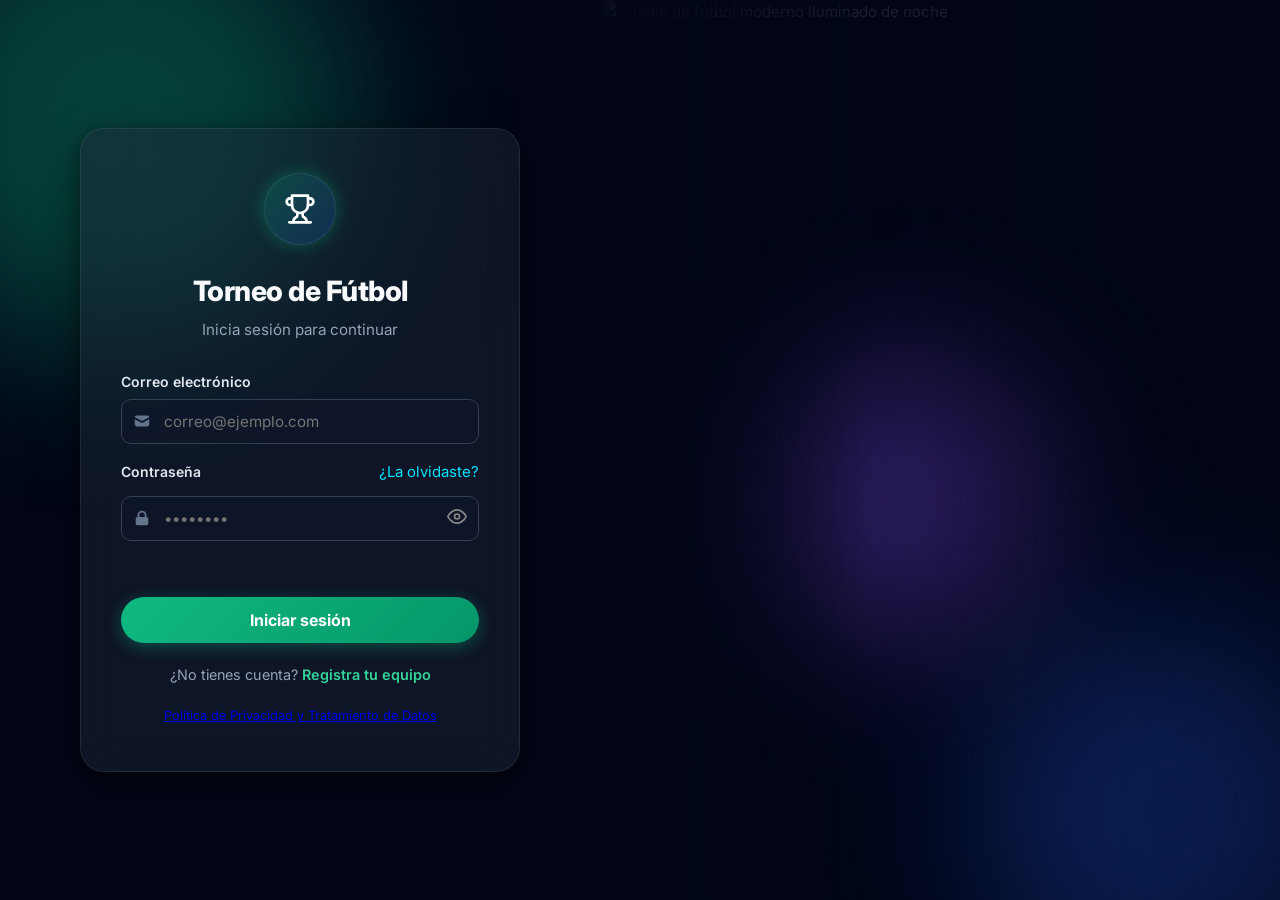
==== index.html @ 54433723 "chore(security): unify CSP, externalize frame-bust, add README Remove duplicate CSP meta tags from H" ====
<!DOCTYPE html>
<html lang="es">
<head>
  <meta charset="UTF-8" />
  <meta name="viewport" content="width=device-width, initial-scale=1.0" />
  <title>Torneo de Fútbol – Montería, Córdoba</title>
  <meta name="description" content="Plataforma de gestión de torneos de fútbol de Montería, Córdoba y sus alrededores." />
  <link rel="stylesheet" href="css/theme.css" />
  <link rel="stylesheet" href="css/style.css" />
  <link rel="icon" href="img/favicon.svg" type="image/svg+xml" />
</head>
<body class="auth-body frame-bust-pending" id="antiClickjackBody">
  <script src="js/frame-bust.js"></script>

  <div class="auth-bg">
    <div class="auth-blob blob-1"></div>
    <div class="auth-blob blob-2"></div>
    <div class="auth-blob blob-3"></div>
  </div>

  <div class="auth-split">
    <!-- Mitad Izquierda: Formulario -->
    <div class="auth-split-left">

      <!-- TARJETA DE LOGIN -->
      <div class="auth-card" id="loginCard">
        <div class="auth-logo">
          <div class="logo-circle">
            <svg viewBox="0 0 24 24" fill="none" stroke="white" stroke-width="2" stroke-linecap="round" stroke-linejoin="round">
              <path d="M6 9H4.5a2.5 2.5 0 0 1 0-5H6"/>
              <path d="M18 9h1.5a2.5 2.5 0 0 0 0-5H18"/>
              <path d="M4 22h16"/>
              <path d="M10 14.66V17c0 .55-.47.98-.97 1.21C7.85 18.75 7 20.24 7 22"/>
              <path d="M14 14.66V17c0 .55.47.98.97 1.21C16.15 18.75 17 20.24 17 22"/>
              <path d="M18 2H6v7a6 6 0 0 0 12 0V2Z"/>
            </svg>
          </div>
        </div>
        <h1 class="auth-title">Torneo de Fútbol</h1>
        <p class="auth-subtitle">Inicia sesión para continuar</p>

        <form id="loginForm" class="auth-form" novalidate>
          <div class="form-field">
            <label for="loginEmail">Correo electrónico</label>
            <div class="input-wrap">
              <svg class="input-icon" viewBox="0 0 20 20" fill="currentColor"><path d="M2.003 5.884L10 9.882l7.997-3.998A2 2 0 0016 4H4a2 2 0 00-1.997 1.884z"/><path d="M18 8.118l-8 4-8-4V14a2 2 0 002 2h12a2 2 0 002-2V8.118z"/></svg>
              <input type="email" id="loginEmail" name="email" placeholder="correo@ejemplo.com" autocomplete="email" required />
            </div>
          </div>
          <div class="form-field">
            <div class="flex-between-center mb-6">
              <label for="loginPassword" class="mb-0">Contraseña</label>
              <button type="button" id="btnForgotPass" class="font-auth-link">¿La olvidaste?</button>
            </div>
            <div class="input-wrap">
              <svg class="input-icon" viewBox="0 0 20 20" fill="currentColor"><path fill-rule="evenodd" d="M5 9V7a5 5 0 0110 0v2a2 2 0 012 2v5a2 2 0 01-2 2H5a2 2 0 01-2-2v-5a2 2 0 012-2zm8-2v2H7V7a3 3 0 016 0z" clip-rule="evenodd"/></svg>
              <input type="password" id="loginPassword" name="password" placeholder="••••••••" autocomplete="current-password" required />
              <button type="button" id="btnTogglePass" class="btn-toggle-pass" title="Mostrar/ocultar contraseña">
                <svg viewBox="0 0 24 24" fill="none" stroke="currentColor" stroke-width="2" width="20" height="20" stroke-linecap="round" stroke-linejoin="round"><path d="M1 12s4-8 11-8 11 8 11 8-4 8-11 8-11-8-11-8z"/><circle cx="12" cy="12" r="3"/></svg>
              </button>
            </div>
          </div>
          <div class="form-error" id="loginError"></div>
          <button type="submit" class="btn-auth" id="btnLogin">
            Iniciar sesión
          </button>
        </form>

        <p class="auth-switch">¿No tienes cuenta? <a href="register.html" id="goToRegister">Registra tu equipo</a></p>
        <div class="auth-footer-text">
          <a href="privacidad.html" target="_blank" class="privacy-link">Política de Privacidad y Tratamiento de Datos</a>
        </div>
      </div>

      <!-- TARJETA RECUPERACIÓN (NUEVA UI PERSISTENTE) -->
      <div class="auth-card hidden" id="recoverCard">
        <div class="auth-logo">
          <div class="logo-circle">
            <svg viewBox="0 0 24 24" fill="none" stroke="white" stroke-width="2.5"><path d="M12 22s8-4 8-10V5l-8-3-8 3v7c0 6 8 10 8 10z"/><circle cx="12" cy="11" r="3"/></svg>
          </div>
        </div>
        <h2 class="auth-title">Recuperar Acceso</h2>
        <p class="auth-subtitle" id="recoverStepText">Ingresa tu correo para recibir un enlace</p>

        <!-- Paso 1: Email -->
        <div id="stepEmail">
          <div class="form-field">
            <label>Correo electrónico</label>
            <div class="input-wrap">
              <svg class="input-icon" viewBox="0 0 20 20" fill="currentColor"><path d="M2.003 5.884L10 9.882l7.997-3.998A2 2 0 0016 4H4a2 2 0 00-1.997 1.884z"/><path d="M18 8.118l-8 4-8-4V14a2 2 0 002 2h12a2 2 0 002-2V8.118z"/></svg>
              <input type="email" id="recoverEmailInput" placeholder="correo@ejemplo.com" />
            </div>
          </div>
          <button class="btn-auth mt-20" id="btnSendPIN">Enviar Enlace</button>
        </div>

        <!-- Paso 2: PIN (Eliminado por migración a Enlace Mágico de Supabase) -->

        <!-- Paso 3: Nueva Clave (oculto inicialmente) -->
        <div id="stepPass" class="hidden">
          <div class="form-field">
            <label>Nueva Contraseña</label>
            <div class="input-wrap">
              <svg class="input-icon" viewBox="0 0 20 20" fill="currentColor"><path fill-rule="evenodd" d="M5 9V7a5 5 0 0110 0v2a2 2 0 012 2v5a2 2 0 01-2 2H5a2 2 0 01-2-2v-5a2 2 0 012-2zm8-2v2H7V7a3 3 0 016 0z" clip-rule="evenodd"/></svg>
              <input type="password" id="recoverNewPass" placeholder="Mínimo 6 caracteres" />
            </div>
          </div>
          <button class="btn-auth mt-20" id="btnUpdatePass">Actualizar y Entrar</button>
        </div>

        <div class="form-error mt-20" id="recoverError"></div>
        <p class="auth-switch"><button type="button" id="btnBackToLogin" class="as-auth-link">Volver al inicio</button></p>
      </div>

    </div>

    <!-- Mitad Derecha: Imagen del Estadio -->
    <div class="auth-split-right">
      <div class="auth-split-overlay"></div>
      <img src="img/stadium_bg.png" alt="Estadio de fútbol moderno iluminado de noche">
    </div>
  </div>

  <!-- EmailJS SDK -->
  <script type="text/javascript" src="https://cdn.jsdelivr.net/npm/@emailjs/browser@4/dist/email.min.js" integrity="sha384-SALc35EccAf6RzGw4iNsyj7kTPr33K7RoGzYu+7heZhT8s0GZouafRiCg1qy44AS" crossorigin="anonymous"></script>
  <!-- Supabase SDK -->
  <script src="js/vendor/supabase.min.js"></script>
  <script src="js/config.js"></script>
  <script src="js/db.js"></script>
  <script src="js/auth.js"></script>
</body>
</html>
---- css/theme.css ----
/* css/theme.css – Tema oscuro y variables de diseño */

/* Import Google Font Inter */
@import url('https://fonts.googleapis.com/css2?family=Inter:wght@400;600;700&display=swap');

:root {
  /* Palette */
  --color-primary: #10b981; /* emerald */
  --color-primary-dark: #34d399;
  --color-primary-light: rgba(16,185,129,0.15);
  --color-blue: #3b82f6;
  --color-blue-light: rgba(59,130,246,0.15);
  --color-red: #ef4444;
  --color-red-light: rgba(239,68,68,0.15);
  --color-purple: #8b5cf6;
  --color-purple-light: rgba(139,92,246,0.15);

  /* Dark gray scale */
  --gray-50: #0f172a;
  --gray-100: #1e293b;
  --gray-200: #334155;
  --gray-300: #475569;
  --gray-400: #64748b;
  --gray-500: #94a3b8;
  --gray-600: #cbd5e1;
  --gray-700: #e2e8f0;
  --gray-800: #f1f5f9;
  --gray-900: #f8fafc;

  /* Glassmorphism */
  --glass-bg: rgba(30,41,59,0.45);
  --glass-border: rgba(255,255,255,0.08);

  /* Shadows & radius */
  --shadow-sm: 0 2px 4px rgba(0,0,0,.3);
  --shadow-md: 0 8px 32px rgba(0,0,0,.35), 0 2px 8px rgba(0,0,0,.2);
  --shadow-lg: 0 16px 48px rgba(0,0,0,.45), 0 4px 16px rgba(0,0,0,.3);
  --glow-primary: 0 0 16px rgba(16,185,129,0.35);
  --radius: 16px;
  --radius-sm: 10px;
  --radius-lg: 24px;
  --transition: 0.25s cubic-bezier(0.4,0,0.2,1);
}

/* Global styles */
body {
  font-family: 'Inter', -apple-system, BlinkMacSystemFont, 'Segoe UI', sans-serif;
  background: var(--gray-50);
  color: var(--gray-900);
  margin: 0;
  min-height: 100vh;
}

/* Toast container */
#toast-container {
  position: fixed;
  top: 20px;
  right: 20px;
  display: flex;
  flex-direction: column;
  gap: 10px;
  z-index: 10000;
}

.toast {
  min-width: 260px;
  padding: 12px 16px;
  border-radius: var(--radius-sm);
  color: var(--gray-900);
  background: var(--gray-100);
  box-shadow: var(--shadow-md);
  opacity: 0;
  transform: translateY(-10px);
  animation: toastIn 0.4s forwards;
}
.toast.success { background: var(--color-primary); color: white; }
.toast.error   { background: var(--color-red);    color: white; }
.toast.info    { background: var(--color-blue);   color: white; }

@keyframes toastIn {
  to { opacity: 1; transform: translateY(0); }
}
@keyframes toastOut {
  to { opacity: 0; transform: translateY(-10px); }
}

/* Responsive utilities (example) */
@media (max-width: 768px) {
  .sidebar { display: none; }
  .btn-menu-mobile { display: block; }
}

/* Anti–clickjacking: ocultar hasta confirmar que no estamos en iframe (js/frame-bust.js) */
body.frame-bust-pending {
  display: none !important;
}
---- css/style.css ----
/* ======================================================
   TORNEO DE FÚTBOL – MONTERÍA, CÓRDOBA
   Design System & All Styles
====================================================== */

/* ---------- RESET & BASE ---------- */
*, *::before, *::after { box-sizing: border-box; margin: 0; padding: 0; }
html { scroll-behavior: smooth; }
body {
  font-family: 'Inter', -apple-system, BlinkMacSystemFont, 'Segoe UI', sans-serif;
  font-size: 15px;
  line-height: 1.6;
  color: #1a1f2e;
  -webkit-font-smoothing: antialiased;
}

/* ---------- VARIABLES ---------- */
:root {
  --green:       #10b981;
  --green-dark:  #34d399; /* In dark mode, 'dark' is physically lighter for contrast */
  --green-light: rgba(16, 185, 129, 0.15);
  --blue:        #3b82f6;
  --blue-light:  rgba(59, 130, 246, 0.15);
  --red:         #ef4444;
  --red-light:   rgba(239, 68, 68, 0.15);
  --purple:      #8b5cf6;
  --purple-light:rgba(139, 92, 246, 0.15);
  
  /* Inverted Gray Scale for Dark Theme */
  --gray-50:     #0f172a; /* Main dark background */
  --gray-100:    #1e293b; /* Cards background */
  --gray-200:    #334155; /* Borders */
  --gray-300:    #475569;
  --gray-400:    #64748b;
  --gray-500:    #94a3b8; /* Subtext */
  --gray-600:    #cbd5e1;
  --gray-700:    #e2e8f0;
  --gray-800:    #f1f5f9;
  --gray-900:    #f8fafc; /* Title text */

  --glass-bg:    rgba(30, 41, 59, 0.45);
  --glass-border:rgba(255, 255, 255, 0.08);

  --shadow-sm:   0 2px 4px rgba(0,0,0,.3);
  --shadow-md:   0 8px 32px rgba(0,0,0,.35), 0 2px 8px rgba(0,0,0,.2);
  --shadow-lg:   0 16px 48px rgba(0,0,0,.45), 0 4px 16px rgba(0,0,0,.3);
  --glow-green:  0 0 16px rgba(16, 185, 129, 0.35);
  --radius:      16px;
  --radius-sm:   10px;
  --radius-lg:   24px;
  --transition:  0.25s cubic-bezier(0.4, 0, 0.2, 1);
}

/* ---------- UTILITIES ---------- */
.hidden { display: none !important; }
.text-center { text-align: center !important; }
.mt-20 { margin-top: 20px !important; }
.mb-0 { margin-bottom: 0 !important; }
.mb-6 { margin-bottom: 6px !important; }
.flex-between-center { display: flex; justify-content: space-between; align-items: center; }

.font-auth-link {
  font-size: 0.75rem;
  color: #00e5ff;
  text-decoration: none;
  font-weight: 600;
  transition: opacity 0.2s;
}
.font-auth-link:hover { opacity: 0.8; text-decoration: underline; }

button.font-auth-link {
  font: inherit;
  background: none;
  border: none;
  cursor: pointer;
  padding: 0;
  text-align: inherit;
}

.btn-toggle-pass {
  position: absolute;
  right: 12px;
  top: 50%;
  transform: translateY(-50%);
  background: none;
  border: none;
  cursor: pointer;
  font-size: 1rem;
  color: #888;
  padding: 0;
  line-height: 1;
}

.auth-footer-text {
  text-align: center;
  margin-top: 20px;
  font-size: 0.8rem;
}

/* ======================================================
   AUTH PAGES  (login.html / register.html)
====================================================== */

/* Background */
.auth-body {
  margin: 0;
  min-height: 100vh;
  background: #020617; /* Cyberpunk deep space */
  overflow-x: hidden;
}

.auth-split {
  display: flex;
  min-height: 100vh;
  width: 100%;
}

.auth-split-left {
  flex: 1;
  display: flex;
  align-items: center;
  justify-content: center;
  padding: 40px 24px;
  position: relative;
  z-index: 10;
  max-width: 600px;
}

.auth-split-right {
  flex: 1.2;
  position: relative;
  display: flex;
}

.auth-split-right img {
  width: 100%;
  height: 100%;
  object-fit: cover;
  object-position: center;
}

.auth-split-overlay {
  position: absolute;
  inset: 0;
  background: linear-gradient(to right, #020617 0%, transparent 40%, rgba(2,6,23,0.3) 100%);
  pointer-events: none;
}

@media (max-width: 1024px) {
  .auth-split {
    position: relative;
    justify-content: center;
  }
  
  .auth-split-left {
    max-width: 100%;
    width: 100%;
    background: transparent;
  }

  /* La imagen pasa a ser el fondo completo en celular */
  .auth-split-right {
    position: absolute;
    inset: 0;
    z-index: 0;
  }
  
  .auth-split-overlay {
    background: rgba(2, 6, 23, 0.7); /* Capa oscura más fuerte para que se lea el texto del formulario */
  }
}

.auth-bg {
  position: fixed;
  inset: 0;
  z-index: 0;
  pointer-events: none;
}

.auth-blob {
  position: absolute;
  border-radius: 50%;
  filter: blur(80px);
  opacity: 0.35;
  animation: blobFloat 8s ease-in-out infinite alternate;
}

.blob-1 {
  width: 480px; height: 480px;
  background: radial-gradient(circle, #10b981 0%, #059669 100%);
  top: -120px; left: -120px;
  animation-delay: 0s;
}
.blob-2 {
  width: 380px; height: 380px;
  background: radial-gradient(circle, #2563eb 0%, #1d4ed8 100%);
  bottom: -100px; right: -80px;
  animation-delay: 3s;
}
.blob-3 {
  width: 280px; height: 280px;
  background: radial-gradient(circle, #8b5cf6 0%, #7c3aed 100%);
  top: 40%; left: 60%;
  animation-delay: 1.5s;
}

@keyframes blobFloat {
  from { transform: translate(0, 0) scale(1); }
  to   { transform: translate(20px, 30px) scale(1.05); }
}

/* Auth Card */
.auth-card {
  position: relative;
  z-index: 1;
  background: var(--glass-bg);
  backdrop-filter: blur(24px);
  -webkit-backdrop-filter: blur(24px);
  border: 1px solid var(--glass-border);
  border-radius: var(--radius-lg);
  box-shadow: var(--shadow-lg);
  padding: 44px 40px;
  width: 100%;
  max-width: 440px;
  margin: auto;
  animation: cardIn 0.6s cubic-bezier(0.16, 1, 0.3, 1) both;
}

@keyframes cardIn {
  from { opacity: 0; transform: translateY(30px) scale(0.95); }
  to   { opacity: 1; transform: translateY(0) scale(1); }
}

/* Logo */
.auth-logo {
  display: flex;
  justify-content: center;
  margin-bottom: 24px;
}

.logo-circle {
  width: 72px;
  height: 72px;
  background: linear-gradient(135deg, rgba(16, 185, 129, 0.2) 0%, rgba(37, 99, 235, 0.2) 100%);
  border: 1.5px solid var(--glass-border);
  border-radius: 50%;
  display: flex;
  align-items: center;
  justify-content: center;
  box-shadow: var(--glow-green);
}

.logo-circle svg { width: 32px; height: 32px; }

.logo-circle-sm {
  width: 44px; height: 44px;
  box-shadow: 0 4px 12px rgba(16,185,129,.30);
}
.logo-circle-sm svg { width: 22px; height: 22px; }

/* Auth Titles */
.auth-title {
  font-size: 1.75rem;
  font-weight: 800;
  text-align: center;
  color: var(--gray-900);
  letter-spacing: -0.5px;
}

.auth-subtitle {
  text-align: center;
  color: var(--gray-500);
  margin-top: 4px;
  margin-bottom: 28px;
  font-size: 0.95rem;
}

/* Form */
.auth-form { display: flex; flex-direction: column; gap: 16px; }

.form-field {
  display: flex;
  flex-direction: column;
  gap: 6px;
}

.form-field label {
  font-size: 0.875rem;
  font-weight: 600;
  color: var(--gray-700);
}

.input-wrap {
  position: relative;
  display: flex;
  align-items: center;
}

.input-icon {
  position: absolute;
  left: 12px;
  width: 18px;
  height: 18px;
  color: var(--gray-400);
  pointer-events: none;
  flex-shrink: 0;
}

.input-wrap input,
.input-wrap select {
  width: 100%;
  padding: 12px 14px 12px 42px;
  background: rgba(15, 23, 42, 0.6);
  border: 1.5px solid var(--gray-200);
  border-radius: var(--radius-sm);
  font-size: 0.95rem;
  font-family: inherit;
  color: var(--gray-900);
  transition: all var(--transition);
  outline: none;
  -webkit-appearance: none;
  appearance: none;
}

.input-wrap input:focus,
.input-wrap select:focus {
  border-color: var(--green);
  background: rgba(15, 23, 42, 0.9);
  box-shadow: var(--glow-green);
}

.input-wrap input:hover:not(:focus),
.input-wrap select:hover:not(:focus) {
  border-color: var(--gray-400);
}

.input-wrap-select::after {
  content: '';
  position: absolute;
  right: 14px;
  width: 0; height: 0;
  border-left: 5px solid transparent;
  border-right: 5px solid transparent;
  border-top: 6px solid var(--gray-400);
  pointer-events: none;
}

/* Auth button */
.btn-auth {
  display: flex;
  align-items: center;
  justify-content: center;
  gap: 8px;
  width: 100%;
  padding: 13px;
  margin-top: 6px;
  background: linear-gradient(135deg, #10b981 0%, #059669 100%);
  color: white;
  border: none;
  border-radius: 50px;
  font-size: 1rem;
  font-weight: 700;
  font-family: inherit;
  cursor: pointer;
  box-shadow: 0 4px 16px rgba(16,185,129,.35);
  transition: transform var(--transition), box-shadow var(--transition), filter var(--transition);
}

.btn-auth:hover {
  transform: translateY(-1px);
  box-shadow: 0 8px 24px rgba(16,185,129,.45);
  filter: brightness(1.05);
}

.btn-auth:active { transform: translateY(0); }

/* Auth switch */
.auth-switch {
  text-align: center;
  margin-top: 20px;
  font-size: 0.9rem;
  color: var(--gray-500);
}
.auth-switch a {
  color: var(--green-dark);
  font-weight: 600;
  text-decoration: none;
  transition: color var(--transition);
}
.auth-switch a:hover { color: var(--blue); }

.auth-switch button.as-auth-link {
  font: inherit;
  background: none;
  border: none;
  cursor: pointer;
  padding: 0;
  color: var(--green-dark);
  font-weight: 600;
  text-decoration: none;
  transition: color var(--transition);
}
.auth-switch button.as-auth-link:hover { color: var(--blue); }

/* Demo hint */
.demo-hint {
  margin-top: 20px;
  padding: 12px 16px;
  background: var(--gray-50);
  border: 1px dashed var(--gray-300);
  border-radius: var(--radius-sm);
  font-size: 0.82rem;
  color: var(--gray-500);
  line-height: 1.7;
}
.demo-hint strong { color: var(--blue); }

/* Form error */
.form-error {
  font-size: 0.85rem;
  color: var(--red);
  min-height: 18px;
  font-weight: 500;
}

/* ======================================================
   DASHBOARD & TEAM PANEL
====================================================== */

.dashboard-body {
  min-height: 100vh;
  background: var(--gray-50);
  position: relative;
}

/* Background grid effect for Dashboard */
.dashboard-body::before {
  content: '';
  position: fixed;
  inset: 0;
  background-image: 
    linear-gradient(to right, rgba(255,255,255,0.02) 1px, transparent 1px),
    linear-gradient(to bottom, rgba(255,255,255,0.02) 1px, transparent 1px);
  background-size: 32px 32px;
  pointer-events: none;
  z-index: 0;
}

/* --- Header --- */
.dash-header {
  background: var(--glass-bg);
  backdrop-filter: blur(16px);
  -webkit-backdrop-filter: blur(16px);
  border-bottom: 1px solid var(--glass-border);
  padding: 0 32px;
  height: 72px;
  display: flex;
  align-items: center;
  justify-content: space-between;
  position: sticky;
  top: 0;
  z-index: 100;
  box-shadow: 0 4px 24px rgba(0,0,0,0.2);
}

.dash-header-left { display: flex; align-items: center; position: relative; z-index: 1;}

.dash-logo {
  display: flex;
  align-items: center;
  gap: 14px;
}

.dash-header-title {
  font-size: 1.15rem;
  font-weight: 800;
  color: var(--gray-900);
  letter-spacing: -0.3px;
}

.dash-header-sub {
  font-size: 0.78rem;
  color: var(--gray-500);
  margin-top: 1px;
}

.dash-header-right {
  display: flex;
  align-items: center;
  gap: 16px;
}

.dash-user-name {
  font-size: 0.88rem;
  font-weight: 600;
  color: var(--gray-600);
}

.btn-logout {
  display: flex;
  align-items: center;
  gap: 7px;
  padding: 9px 20px;
  background: var(--red);
  color: white;
  border: none;
  border-radius: 50px;
  font-size: 0.88rem;
  font-weight: 700;
  font-family: inherit;
  cursor: pointer;
  transition: background var(--transition), transform var(--transition);
}

.btn-logout:hover { background: #dc2626; transform: translateY(-1px); }

/* --- Main --- */
.dash-main {
  max-width: 1100px;
  margin: 0 auto;
  padding: 32px 24px 60px;
}

/* --- Stat Cards --- */
.stats-row {
  display: grid;
  grid-template-columns: repeat(3, 1fr);
  gap: 20px;
  margin-bottom: 32px;
  position: relative; z-index: 1;
}

.stat-card {
  background: var(--glass-bg);
  backdrop-filter: blur(16px);
  -webkit-backdrop-filter: blur(16px);
  border-radius: var(--radius);
  padding: 24px;
  display: flex;
  align-items: center;
  gap: 20px;
  box-shadow: var(--shadow-md);
  border: 1px solid var(--glass-border);
  transition: all var(--transition);
}

.stat-card:hover {
  box-shadow: var(--glow-green);
  border-color: var(--green);
  transform: translateY(-4px);
}

.stat-card-icon {
  width: 52px; height: 52px;
  border-radius: 14px;
  display: flex;
  align-items: center;
  justify-content: center;
  flex-shrink: 0;
}

.stat-card-icon svg { width: 24px; height: 24px; }

.icon-blue   { background: var(--blue-light);   color: var(--blue); }
.icon-green  { background: var(--green-light);  color: var(--green-dark); }
.icon-purple { background: var(--purple-light); color: var(--purple); }

.stat-label {
  font-size: 0.82rem;
  color: var(--gray-500);
  font-weight: 500;
}

.stat-value {
  font-size: 2rem;
  font-weight: 800;
  color: var(--gray-900);
  line-height: 1.2;
  margin-top: 2px;
}

/* --- Tab Panel --- */
.tab-panel {
  background: var(--glass-bg);
  backdrop-filter: blur(16px);
  border-radius: var(--radius);
  border: 1px solid var(--glass-border);
  box-shadow: var(--shadow-lg);
  overflow: hidden;
  position: relative; z-index: 1;
}

.tab-nav {
  display: flex;
  border-bottom: 1px solid var(--gray-200);
  padding: 0 6px;
}

.tab-btn {
  padding: 18px 28px;
  background: none;
  border: none;
  font-family: inherit;
  font-size: 0.92rem;
  font-weight: 600;
  color: var(--gray-500);
  cursor: pointer;
  position: relative;
  transition: color var(--transition);
}

.tab-btn::after {
  content: '';
  position: absolute;
  bottom: -1px;
  left: 20px; right: 20px;
  height: 3px;
  background: var(--green);
  border-radius: 2px 2px 0 0;
  transform: scaleX(0);
  transition: transform var(--transition);
}

.tab-btn.active { color: var(--green-dark); }
.tab-btn.active::after { transform: scaleX(1); }
.tab-btn:hover:not(.active) { color: var(--gray-700); }

.tab-content { display: none; padding: 24px 28px; }
.tab-content.active { display: block; animation: fadeIn 0.2s ease; }

@keyframes fadeIn {
  from { opacity: 0; transform: translateY(6px); }
  to   { opacity: 1; transform: translateY(0); }
}

/* Tab header */
.tab-content-header {
  display: flex;
  align-items: center;
  justify-content: space-between;
  margin-bottom: 20px;
}

.tab-content-title {
  font-size: 1.1rem;
  font-weight: 800;
  color: var(--gray-900);
}

/* --- Buttons --- */
.btn-primary-sm {
  display: inline-flex;
  align-items: center;
  gap: 7px;
  padding: 10px 20px;
  background: var(--green);
  color: white;
  border: none;
  border-radius: 50px;
  font-size: 0.88rem;
  font-weight: 700;
  font-family: inherit;
  cursor: pointer;
  transition: background var(--transition), transform var(--transition), box-shadow var(--transition);
  box-shadow: 0 2px 8px rgba(16,185,129,.25);
}
.btn-primary-sm:hover {
  background: var(--green-dark);
  transform: translateY(-1px);
  box-shadow: 0 4px 14px rgba(16,185,129,.35);
}

.btn-secondary-sm {
  display: inline-flex;
  align-items: center;
  gap: 7px;
  padding: 10px 20px;
  background: var(--gray-100);
  color: var(--gray-700);
  border: 1.5px solid var(--gray-200);
  border-radius: 50px;
  font-size: 0.88rem;
  font-weight: 600;
  font-family: inherit;
  cursor: pointer;
  text-decoration: none;
  transition: background var(--transition), border-color var(--transition);
}
.btn-secondary-sm:hover { background: var(--gray-200); border-color: var(--gray-300); }

.btn-cancel-sm {
  display: inline-flex;
  align-items: center;
  padding: 10px 20px;
  background: var(--gray-100);
  color: var(--gray-600);
  border: 1.5px solid var(--gray-200);
  border-radius: 50px;
  font-size: 0.88rem;
  font-weight: 600;
  font-family: inherit;
  cursor: pointer;
  transition: background var(--transition);
}
.btn-cancel-sm:hover { background: var(--gray-200); }

.btn-icon {
  display: inline-flex;
  align-items: center;
  justify-content: center;
  width: 34px; height: 34px;
  border-radius: 8px;
  border: 1.5px solid transparent;
  cursor: pointer;
  font-family: inherit;
  font-size: 0.8rem;
  font-weight: 600;
  transition: all var(--transition);
  flex-shrink: 0;
}
.btn-icon-green { background: var(--green-light); color: var(--green-dark); border-color: #a7f3d0; }
.btn-icon-green:hover { background: var(--green); color: white; }
.btn-icon-blue  { background: var(--blue-light);  color: var(--blue);       border-color: #93c5fd; }
.btn-icon-blue:hover  { background: var(--blue);  color: white; }
.btn-icon-red   { background: var(--red-light);   color: var(--red);        border-color: #fca5a5; }
.btn-icon-red:hover   { background: var(--red);   color: white; }

/* --- Empty State --- */
.empty-state {
  padding: 56px 32px;
  text-align: center;
  color: var(--gray-400);
  display: flex;
  flex-direction: column;
  align-items: center;
  gap: 12px;
}

.empty-icon { font-size: 2.8rem; line-height: 1; }

.empty-state p {
  font-size: 0.95rem;
  font-weight: 500;
}

/* --- Teams Grid --- */
.teams-grid {
  display: grid;
  grid-template-columns: repeat(auto-fill, minmax(220px, 1fr));
  gap: 14px;
}

.team-card {
  background: rgba(15, 23, 42, 0.4);
  border: 1px solid var(--glass-border);
  border-radius: var(--radius);
  padding: 24px;
  display: flex;
  flex-direction: column;
  align-items: center;
  gap: 12px;
  text-align: center;
  transition: all var(--transition);
  position: relative;
  overflow: hidden;
}

.team-card::before {
  content: '';
  position: absolute;
  top: 0; left: 0; width: 100%; height: 4px;
  background: linear-gradient(90deg, transparent, var(--green), transparent);
  opacity: 0;
  transition: opacity var(--transition);
}

.team-card:hover {
  box-shadow: var(--glow-green);
  border-color: var(--green);
  transform: translateY(-4px);
  background: rgba(15, 23, 42, 0.7);
}

.team-card:hover::before { opacity: 1; }

.team-avatar {
  width: 60px; height: 60px;
  background: linear-gradient(135deg, var(--green) 0%, var(--blue) 100%);
  border-radius: 50%;
  display: flex;
  align-items: center;
  justify-content: center;
  font-size: 1.4rem;
  font-weight: 800;
  color: white;
  box-shadow: 0 4px 12px rgba(16,185,129,.3);
  flex-shrink: 0;
}

.team-name {
  font-size: 0.95rem;
  font-weight: 700;
  color: var(--gray-900);
}

.team-city {
  font-size: 0.8rem;
  color: var(--gray-500);
  display: flex;
  align-items: center;
  gap: 4px;
}

.team-email {
  font-size: 0.78rem;
  color: var(--gray-400);
  word-break: break-all;
}

.team-badge {
  display: inline-block;
  padding: 3px 10px;
  background: var(--green-light);
  color: var(--green-dark);
  border-radius: 50px;
  font-size: 0.72rem;
  font-weight: 700;
  text-transform: uppercase;
  letter-spacing: 0.5px;
}

.team-delete-btn {
  position: absolute;
  top: 10px; right: 10px;
}

/* --- Matches List --- */
.matches-list { display: flex; flex-direction: column; gap: 12px; }

.match-card {
  border: 1px solid var(--glass-border);
  border-radius: var(--radius);
  padding: 20px 24px;
  display: flex;
  align-items: center;
  justify-content: space-between;
  gap: 16px;
  background: rgba(15, 23, 42, 0.4);
  transition: all var(--transition);
  position: relative;
  overflow: hidden;
}

.match-card:hover {
  box-shadow: var(--shadow-md);
  border-color: var(--gray-400);
  background: rgba(15, 23, 42, 0.7);
}

.match-card.completed {
  border-color: var(--green-dark);
  background: linear-gradient(to right, rgba(16, 185, 129, 0.05), rgba(15, 23, 42, 0.4));
}

.match-teams {
  display: flex;
  align-items: center;
  gap: 16px;
  flex: 1;
  min-width: 0;
}

.match-team {
  flex: 1;
  min-width: 0;
}

.match-team-name {
  font-weight: 700;
  font-size: 0.95rem;
  color: var(--gray-900);
  white-space: nowrap;
  overflow: hidden;
  text-overflow: ellipsis;
}

.match-team-label {
  font-size: 0.72rem;
  color: var(--gray-400);
  text-transform: uppercase;
  letter-spacing: 0.5px;
}

.match-team.away { text-align: right; }

.match-score {
  background: #fff;
  color: var(--gray-50); /* Texto oscuro (azul muy profundo) sobre blanco */
  border-radius: 10px;
  padding: 8px 18px;
  font-size: 1.3rem;
  font-weight: 800;
  letter-spacing: 1px;
  text-align: center;
  min-width: 80px;
  font-variant-numeric: tabular-nums;
}

.match-score.pending {
  background: var(--gray-100);
  color: var(--gray-500);
  border: 1px solid var(--gray-200);
  font-size: 0.85rem;
  font-weight: 600;
  padding: 10px 14px;
}

.match-meta {
  display: flex;
  align-items: center;
  gap: 6px;
  font-size: 0.8rem;
  color: var(--gray-500);
  white-space: nowrap;
}

.match-status-badge {
  display: inline-block;
  padding: 3px 10px;
  border-radius: 50px;
  font-size: 0.72rem;
  font-weight: 700;
  text-transform: uppercase;
  letter-spacing: 0.5px;
}

.status-pending    { background: #fef3c7; color: #d97706; }
.status-completed  { background: var(--green-light); color: var(--green-dark); }

.match-actions { display: flex; gap: 8px; flex-shrink: 0; }

/* Match form */
.match-form-wrapper { margin-bottom: 20px; }

.match-form-card {
  background: rgba(15, 23, 42, 0.5);
  border: 1px solid var(--green);
  border-radius: var(--radius);
  padding: 24px;
  box-shadow: var(--glow-green);
  animation: fadeIn 0.3s ease;
}

.match-form-card h3 {
  font-size: 1rem;
  font-weight: 700;
  color: var(--gray-900);
  margin-bottom: 18px;
}

.match-form-grid {
  display: grid;
  grid-template-columns: 1fr 1fr;
  gap: 16px;
}

.match-form-actions {
  margin-top: 18px;
  display: flex;
  gap: 10px;
}

/* --- Standings Table --- */
.standings-wrap {
  overflow-x: auto;
  border-radius: var(--radius-sm);
  border: 1px solid var(--gray-200);
}

.standings-table {
  width: 100%;
  border-collapse: collapse;
  font-size: 0.88rem;
}

.standings-table thead {
  background: var(--gray-100);
  color: white;
}

.standings-table thead th {
  padding: 13px 14px;
  font-size: 0.8rem;
  font-weight: 700;
  text-align: center;
  white-space: nowrap;
  letter-spacing: 0.3px;
}

.standings-table thead th:nth-child(2) { text-align: left; }

.standings-table tbody tr {
  border-bottom: 1px solid var(--gray-100);
  transition: background var(--transition);
}

.standings-table tbody tr:hover { background: var(--gray-50); }

.standings-table tbody tr:last-child { border-bottom: none; }

.standings-table td {
  padding: 14px 14px;
  text-align: center;
  color: #fff;
  font-weight: 500;
}

.standings-table td:nth-child(2) { text-align: left; }

.standings-table .pos-num {
  font-weight: 800;
  font-size: 1rem;
  color: var(--gray-900);
}

/* Estilos de ranking eliminados por uniformidad */

.pos-medal { font-size: 1.1rem; }

.pts-cell {
  font-weight: 800;
  font-size: 1rem;
  color: var(--green-dark);
}

.team-name-cell {
  display: flex;
  align-items: center;
  gap: 10px;
}

.team-avatar-sm {
  width: 32px; height: 32px;
  border-radius: 50%;
  background: linear-gradient(135deg, var(--green), var(--blue));
  display: flex;
  align-items: center;
  justify-content: center;
  font-weight: 800;
  font-size: 0.7rem;
  color: white;
  flex-shrink: 0;
}

/* --- MODALS --- */
.modal-overlay {
  position: fixed;
  inset: 0;
  background: rgba(2, 6, 23, 0.85); /* Darker backdrop */
  backdrop-filter: blur(8px);
  -webkit-backdrop-filter: blur(8px);
  display: flex;
  align-items: center;
  justify-content: center;
  z-index: 1000;
  opacity: 0; pointer-events: none;
  transition: opacity 0.3s ease;
  display: flex !important; /* Ensure it stays flex but respects opacity */
}
.modal-overlay:not(.hidden) {
  opacity: 1;
  pointer-events: auto;
}


.modal-content {
  background: var(--glass-bg);
  backdrop-filter: blur(24px);
  -webkit-backdrop-filter: blur(24px);
  border: 1px solid var(--glass-border);
  box-shadow: var(--shadow-lg);
  border-radius: var(--radius-lg);
  padding: 32px;
  width: 100%; max-width: 440px;
  transform: translateY(20px) scale(0.95);
  transition: all 0.3s cubic-bezier(0.16, 1, 0.3, 1);
}

.modal-header {
  padding: 22px 28px 18px;
  border-bottom: 1px solid var(--gray-200);
  display: flex;
  align-items: center;
  justify-content: space-between;
}

.modal-header h3 {
  font-size: 1.05rem;
  font-weight: 800;
  color: var(--gray-900);
}

.modal-close {
  background: var(--gray-100);
  border: none;
  border-radius: 8px;
  width: 32px; height: 32px;
  cursor: pointer;
  font-size: 1rem;
  color: var(--gray-500);
  display: flex;
  align-items: center;
  justify-content: center;
  transition: background var(--transition);
}
.modal-close:hover { background: var(--red-light); color: var(--red); }

.modal-body { padding: 22px 28px; }

.modal-footer {
  padding: 16px 28px 22px;
  display: flex;
  gap: 10px;
}

/* Result inputs */
.result-teams {
  text-align: center;
  font-size: 0.95rem;
  font-weight: 700;
  color: var(--gray-700);
  margin-bottom: 20px;
  padding: 12px;
  background: var(--gray-50);
  border-radius: var(--radius-sm);
  border: 1px solid var(--gray-200);
}

.result-inputs {
  display: flex;
  align-items: flex-end;
  gap: 16px;
}

.result-inputs .form-field { flex: 1; }

.result-vs {
  font-size: 0.9rem;
  font-weight: 800;
  color: var(--gray-400);
  padding-bottom: 11px;
  flex-shrink: 0;
}

.result-input {
  width: 100%;
  padding: 14px;
  border: 1.5px solid var(--gray-200);
  border-radius: var(--radius-sm);
  font-size: 1.6rem;
  font-weight: 800;
  text-align: center;
  color: var(--gray-900);
  font-family: inherit;
  background: var(--gray-50);
  outline: none;
  transition: border-color var(--transition), box-shadow var(--transition);
  appearance: textfield;
  -moz-appearance: textfield;
}
.result-input::-webkit-inner-spin-button,
.result-input::-webkit-outer-spin-button { -webkit-appearance: none; }
.result-input:focus {
  border-color: var(--green);
  box-shadow: 0 0 0 3px rgba(16,185,129,.12);
  background: white;
}

/* ======================================================
   RESPONSIVE
====================================================== */

/* ── Tablet (≤ 900px) ── */
@media (max-width: 900px) {
  .stats-row { grid-template-columns: repeat(2, 1fr); }
  .dash-main  { padding: 24px 20px 60px; }
}

/* ── Mobile (≤ 768px) ── */
@media (max-width: 768px) {

  /* Header */
  .dash-header   { padding: 0 14px; height: 60px; }
  .dash-user-name { display: none; }
  .dash-header-title { font-size: 0.95rem; }
  .dash-header-sub   { display: none; }
  .btn-logout { padding: 8px 14px; font-size: 0.82rem; }
  .btn-logout span { display: none; }   /* solo ícono en móvil */

  /* Main */
  .dash-main { padding: 16px 12px 56px; }

  /* Stats */
  .stats-row { grid-template-columns: 1fr 1fr; gap: 10px; }
  .stat-card  { padding: 16px 14px; gap: 12px; }
  .stat-value { font-size: 1.6rem; }
  .stat-card-icon { width: 42px; height: 42px; border-radius: 10px; }
  .stat-card-icon svg { width: 20px; height: 20px; }

  /* Tabs */
  .tab-nav {
    overflow-x: auto;
    -webkit-overflow-scrolling: touch;
    scrollbar-width: none;
    padding: 0;
  }
  .tab-nav::-webkit-scrollbar { display: none; }
  .tab-btn { padding: 14px 18px; font-size: 0.82rem; white-space: nowrap; }
  .tab-content { padding: 18px 14px; }

  /* Tab header */
  .tab-content-header {
    flex-direction: column;
    align-items: flex-start;
    gap: 12px;
  }

  /* Match cards */
  .match-card {
    flex-direction: column;
    align-items: stretch;
    padding: 14px;
    gap: 12px;
  }
  .match-teams      { flex-direction: row; gap: 10px; }
  .match-team.away  { text-align: right; }
  .match-score      { min-width: 60px; font-size: 1.1rem; padding: 6px 10px; }
  .match-meta       { flex-wrap: wrap; }
  .match-actions    { justify-content: flex-end; }

  /* Match form */
  .match-form-grid  { grid-template-columns: 1fr; }
  .match-form-card  { padding: 16px; }

  /* Teams grid */
  .teams-grid { grid-template-columns: repeat(2, 1fr); gap: 10px; }
  .team-card  { padding: 14px 10px; }
  .team-avatar { width: 48px; height: 48px; font-size: 1.1rem; }

  /* Standings */
  .standings-table { font-size: 0.78rem; }
  .standings-table thead th,
  .standings-table td { padding: 10px 6px; }
  /* Ocultar columnas menos importantes en móvil */
  .standings-table th:nth-child(4),
  .standings-table td:nth-child(4),
  .standings-table th:nth-child(6),
  .standings-table td:nth-child(6) { display: none; }

  /* Modal */
  .modal-overlay { padding: 12px; align-items: flex-end; }
  .modal-card {
    border-radius: 20px 20px 0 0;
    max-width: 100%;
    animation: slideUp 0.3s cubic-bezier(.22,1,.36,1);
  }
  .modal-header { padding: 18px 20px 14px; }
  .modal-body   { padding: 16px 20px; }
  .modal-footer { padding: 12px 20px 28px; flex-direction: column; }
  .modal-footer button { width: 100%; justify-content: center; }

  /* Result inputs */
  .result-inputs { gap: 10px; }

  /* Auth */
  .auth-card { padding: 28px 20px; }
  .auth-body { padding: 20px 16px; }
}

@keyframes slideUp {
  from { transform: translateY(100%); opacity: 0; }
  to   { transform: translateY(0);    opacity: 1; }
}

/* ── Small Mobile (≤ 480px) ── */
@media (max-width: 480px) {
  .logo-circle     { width: 54px; height: 54px; }
  .logo-circle svg { width: 26px; height: 26px; }
  .auth-title      { font-size: 1.4rem; }
  .auth-subtitle   { font-size: 0.88rem; }

  /* Stats en 1 columna */
  .stats-row { grid-template-columns: 1fr; gap: 8px; }

  /* Teams en 1 columna */
  .teams-grid { grid-template-columns: 1fr; }

  /* Match teams en columna */
  .match-teams { flex-direction: column; align-items: stretch; }
  .match-team.away { text-align: left; }
  .match-score { width: 100%; text-align: center; }

  /* Tab buttons más pequeños */
  .tab-btn { padding: 12px 14px; font-size: 0.8rem; }

  /* Botones de acción full width */
  .btn-primary-sm, .btn-secondary-sm { width: 100%; justify-content: center; }
  .match-form-actions { flex-direction: column; }
}

/* ======================================================
   UTILIDADES CSP – Reemplazan atributos style=""
   (Sin estas clases, se requeriría unsafe-inline)
====================================================== */

/* dashboard.html */
.hint-click-team {
  font-size: .78rem;
  color: var(--gray-400);
  margin: 0;
}
.form-error-flex { flex: 1; }
.modal-max-640   { max-width: 640px; }
.modal-body-pt0  { padding-top: 0; }
.roster-sub {
  font-size: .78rem;
  color: var(--gray-400);
  margin: 4px 0 0;
}

/* register.html */
.wizard-hint {
  font-size: .78rem;
  color: rgba(255,255,255,.45);
  margin-bottom: 14px;
}
.btn-auth-flex { flex: 1; }

/* team-panel.html / shared */
.form-error-mt { margin-top: 10px; }
.del-name-strong { color: #fff; }
.btn-del-confirm { background: rgba(239,68,68,.8) !important; }
.btn-logout-sm   { font-size: .8rem; padding: 8px 14px; }
.player-count-sub {
  font-size: .78rem;
  color: rgba(255,255,255,.4);
  font-weight: 400;
}
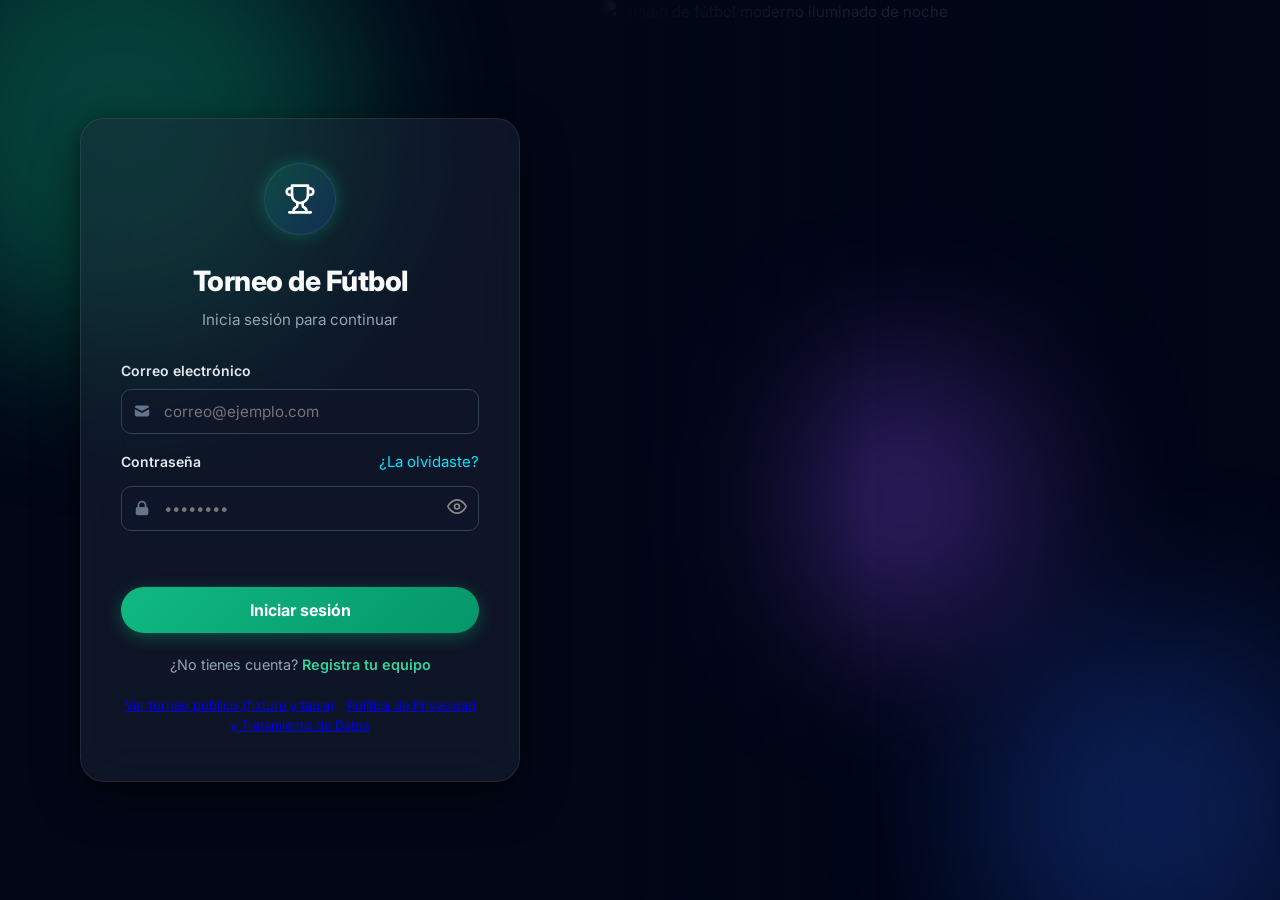
==== commit 671a4318: "feat: public tournament view, match reminders, mobile a11y Add torneo-publico.html with fixture and " ====
--- a/index.html
+++ b/index.html
@@ -60,7 +60,7 @@
               </button>
             </div>
           </div>
-          <div class="form-error" id="loginError"></div>
+          <div class="form-error" id="loginError" role="alert" aria-live="assertive" aria-atomic="true"></div>
           <button type="submit" class="btn-auth" id="btnLogin">
             Iniciar sesión
           </button>
@@ -68,6 +68,8 @@
 
         <p class="auth-switch">¿No tienes cuenta? <a href="register.html" id="goToRegister">Registra tu equipo</a></p>
         <div class="auth-footer-text">
+          <a href="torneo-publico.html" class="privacy-link">Ver torneo público (fixture y tabla)</a>
+          <span class="auth-footer-sep" aria-hidden="true"> · </span>
           <a href="privacidad.html" target="_blank" class="privacy-link">Política de Privacidad y Tratamiento de Datos</a>
         </div>
       </div>
@@ -108,7 +110,7 @@
           <button class="btn-auth mt-20" id="btnUpdatePass">Actualizar y Entrar</button>
         </div>
 
-        <div class="form-error mt-20" id="recoverError"></div>
+        <div class="form-error mt-20" id="recoverError" role="alert" aria-live="assertive" aria-atomic="true"></div>
         <p class="auth-switch"><button type="button" id="btnBackToLogin" class="as-auth-link">Volver al inicio</button></p>
       </div>
 
--- a/css/style.css
+++ b/css/style.css
@@ -1275,6 +1275,33 @@
   /* Auth */
   .auth-card { padding: 28px 20px; }
   .auth-body { padding: 20px 16px; }
+  .btn-auth {
+    min-height: 48px;
+    padding-top: 14px;
+    padding-bottom: 14px;
+  }
+  .btn-toggle-pass {
+    min-width: 44px;
+    min-height: 44px;
+    display: inline-flex;
+    align-items: center;
+    justify-content: center;
+  }
+  .btn-primary-sm,
+  .btn-secondary-sm,
+  .btn-cancel-sm {
+    min-height: 44px;
+    padding-left: 14px;
+    padding-right: 14px;
+  }
+  .btn-menu-mobile {
+    min-width: 48px;
+    min-height: 48px;
+  }
+  .btn-logout {
+    min-height: 44px;
+    min-width: 44px;
+  }
 }
 
 @keyframes slideUp {
@@ -1346,3 +1373,68 @@
   color: rgba(255,255,255,.4);
   font-weight: 400;
 }
+
+/* ── Recordatorios (día anterior al partido) ── */
+.match-reminder-host:empty { display: none; }
+.match-reminder-banner {
+  border-radius: var(--radius-sm);
+  border: 1px solid rgba(251, 191, 36, 0.45);
+  background: linear-gradient(135deg, rgba(251, 191, 36, 0.12), rgba(15, 23, 42, 0.6));
+  padding: 14px 18px;
+  margin-bottom: 4px;
+}
+.match-reminder-inner { max-width: 720px; }
+.match-reminder-title {
+  font-weight: 800;
+  font-size: 0.95rem;
+  color: #fde68a;
+  margin-bottom: 6px;
+}
+.match-reminder-p {
+  font-size: 0.86rem;
+  color: var(--gray-300);
+  margin: 0 0 10px;
+  line-height: 1.45;
+}
+.match-reminder-list {
+  margin: 0 0 12px 18px;
+  padding: 0;
+  color: #fff;
+  font-size: 0.88rem;
+  line-height: 1.55;
+}
+.btn-reminder-dismiss {
+  font: inherit;
+  font-size: 0.82rem;
+  font-weight: 600;
+  padding: 10px 16px;
+  min-height: 44px;
+  border-radius: var(--radius-sm);
+  border: 1px solid var(--gray-300);
+  background: rgba(15, 23, 42, 0.5);
+  color: var(--gray-200);
+  cursor: pointer;
+}
+.btn-reminder-dismiss:hover {
+  border-color: var(--green);
+  color: #fff;
+}
+
+/* ── Scroll horizontal cómodo en móvil (tablas / listas) ── */
+.matches-list-scroll,
+.match-rows-scroll {
+  overflow-x: auto;
+  -webkit-overflow-scrolling: touch;
+  width: 100%;
+}
+.table-scroll-touch,
+.standings-wrap {
+  -webkit-overflow-scrolling: touch;
+}
+
+.public-group-title {
+  margin: 20px 0 10px;
+  color: #fff;
+  font-size: 1.05rem;
+  font-weight: 700;
+}
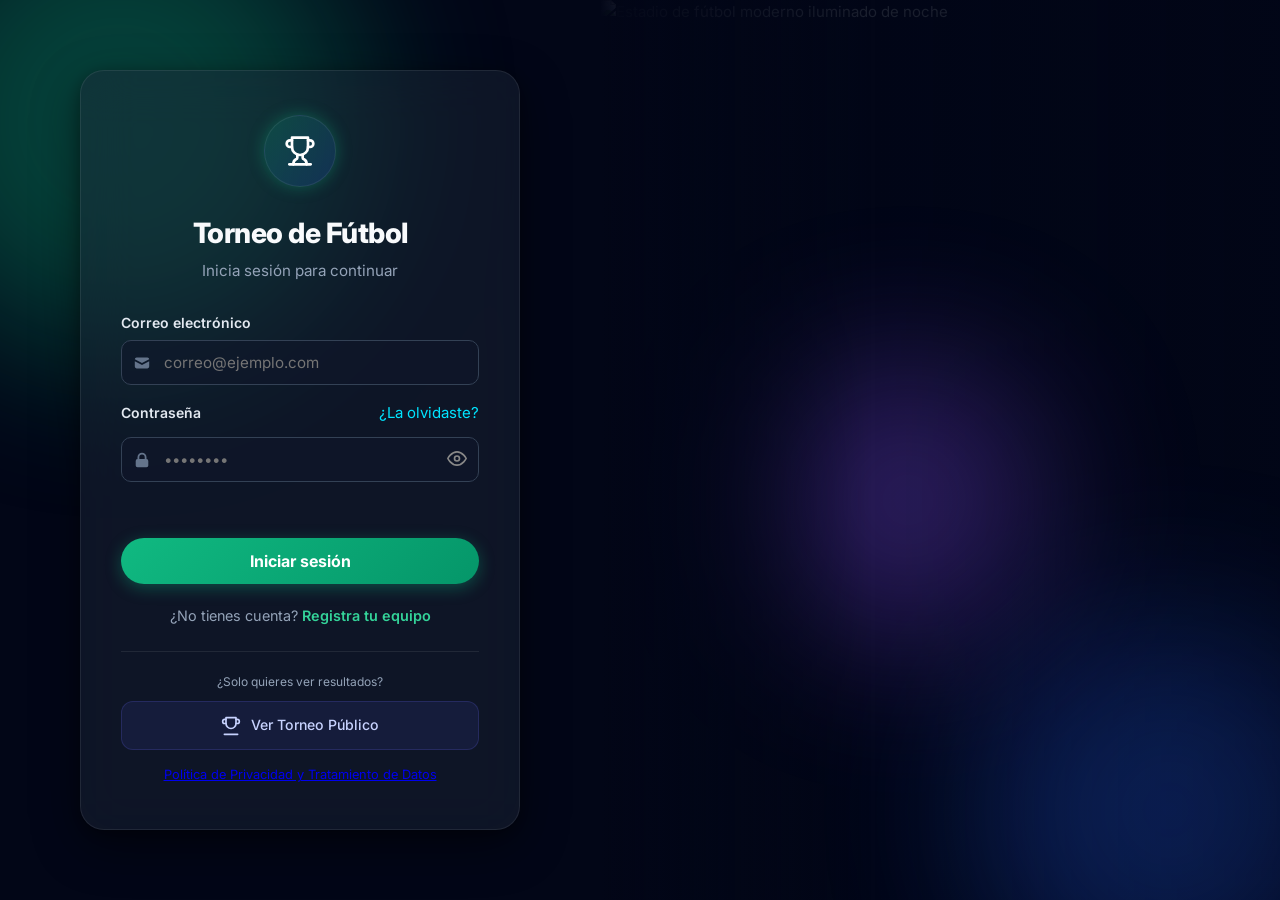
==== commit 9c8dab86: "design: mejora visual premium del acceso al torneo público" ====
--- a/index.html
+++ b/index.html
@@ -67,9 +67,19 @@
         </form>
 
         <p class="auth-switch">¿No tienes cuenta? <a href="register.html" id="goToRegister">Registra tu equipo</a></p>
-        <div class="auth-footer-text">
-          <a href="torneo-publico.html" class="privacy-link">Ver torneo público (fixture y tabla)</a>
-          <span class="auth-footer-sep" aria-hidden="true"> · </span>
+        <div class="public-access-container">
+          <span class="public-access-hint">¿Solo quieres ver resultados?</span>
+          <a href="torneo-publico.html" class="btn-public-access">
+            <svg viewBox="0 0 24 24" fill="none" stroke="currentColor" stroke-width="2" width="20" height="20" stroke-linecap="round" stroke-linejoin="round">
+              <path d="M6 9H4.5a2.5 2.5 0 0 1 0-5H6"/>
+              <path d="M18 9h1.5a2.5 2.5 0 0 0 0-5H18"/>
+              <path d="M4 22h16"/>
+              <path d="M18 2H6v7a6 6 0 0 0 12 0V2Z"/>
+            </svg>
+            Ver Torneo Público
+          </a>
+        </div>
+        <div class="auth-footer-text" style="margin-top: 15px;">
           <a href="privacidad.html" target="_blank" class="privacy-link">Política de Privacidad y Tratamiento de Datos</a>
         </div>
       </div>
--- a/css/style.css
+++ b/css/style.css
@@ -1438,3 +1438,51 @@
   font-size: 1.05rem;
   font-weight: 700;
 }
+
+/* ── Acceso Público Premium ── */
+.public-access-container {
+  margin-top: 24px;
+  padding-top: 20px;
+  border-top: 1px solid rgba(255, 255, 255, 0.08);
+  text-align: center;
+}
+
+.btn-public-access {
+  display: inline-flex;
+  align-items: center;
+  gap: 10px;
+  padding: 12px 20px;
+  background: rgba(99, 102, 241, 0.1);
+  border: 1px solid rgba(99, 102, 241, 0.2);
+  border-radius: 12px;
+  color: #c7d2fe;
+  text-decoration: none;
+  font-size: 0.88rem;
+  font-weight: 500;
+  transition: all 0.3s cubic-bezier(0.4, 0, 0.2, 1);
+  width: 100%;
+  justify-content: center;
+}
+
+.btn-public-access:hover {
+  background: rgba(99, 102, 241, 0.2);
+  border-color: rgba(99, 102, 241, 0.4);
+  transform: translateY(-2px);
+  box-shadow: 0 4px 12px rgba(0, 0, 0, 0.2);
+  color: #fff;
+}
+
+.btn-public-access svg {
+  transition: transform 0.3s ease;
+}
+
+.btn-public-access:hover svg {
+  transform: scale(1.1) rotate(10deg);
+}
+
+.public-access-hint {
+  display: block;
+  font-size: 0.75rem;
+  color: var(--text-muted, #94a3b8);
+  margin-bottom: 10px;
+}
